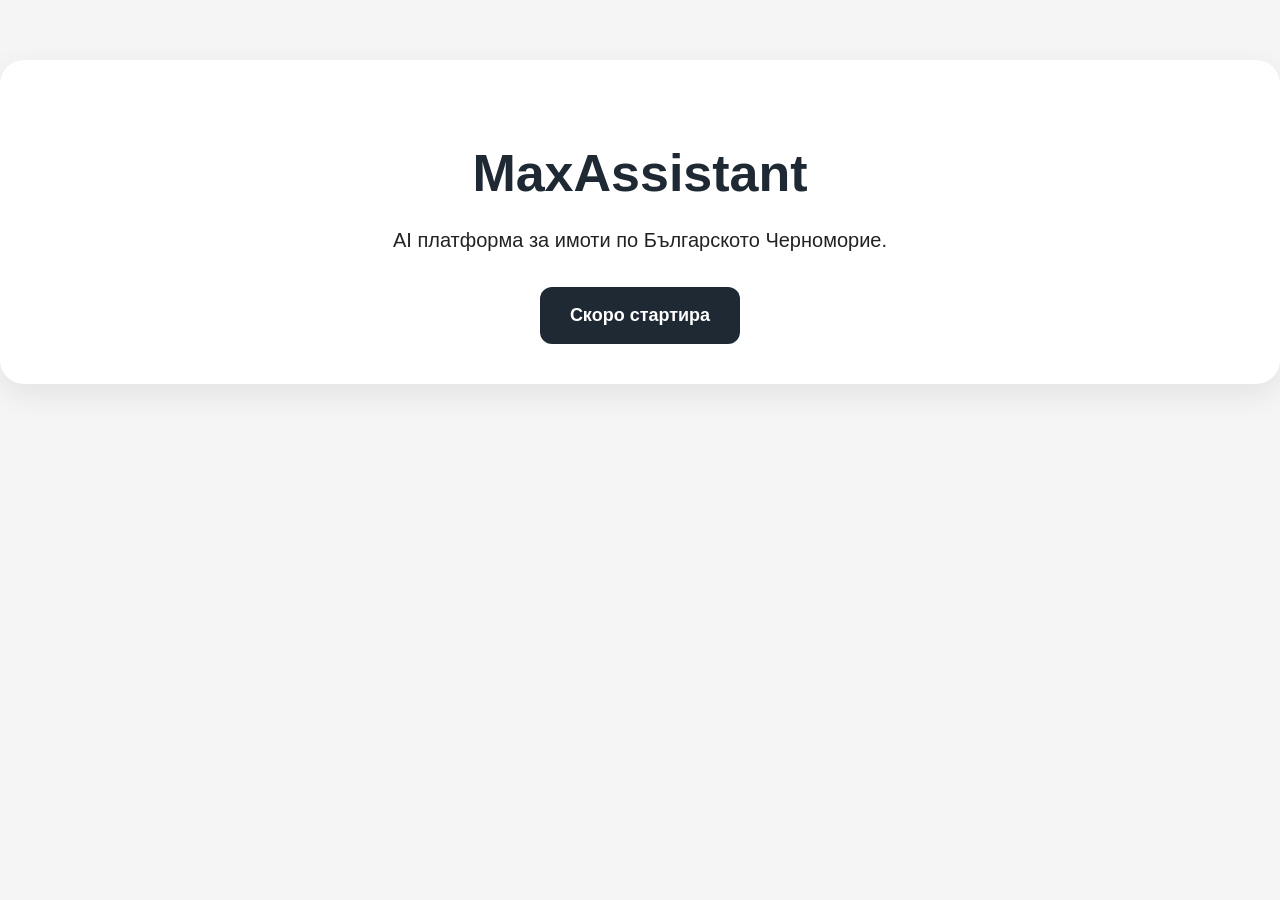
==== index.html @ 3d28b7e3 "Create index.html" ====
<!DOCTYPE html>
<html lang="bg">
<head>
<meta charset="UTF-8">
<meta name="viewport" content="width=device-width, initial-scale=1.0">

<title>MaxAssistant</title>

<style>

body{
margin:0;
font-family:Arial,sans-serif;
background:#f5f5f5;
color:#222;
}

.hero{
max-width:1200px;
margin:60px auto;
padding:40px;
background:white;
border-radius:24px;
box-shadow:0 10px 30px rgba(0,0,0,.08);
text-align:center;
}

h1{
font-size:52px;
margin-bottom:20px;
color:#1f2933;
}

p{
font-size:20px;
line-height:1.7;
max-width:800px;
margin:0 auto 30px;
}

.button{
display:inline-block;
padding:18px 30px;
background:#1f2933;
color:white;
text-decoration:none;
border-radius:12px;
font-weight:bold;
font-size:18px;
}

</style>

</head>
<body>

<section class="hero">

<h1>MaxAssistant</h1>

<p>
AI платформа за имоти по Българското Черноморие.
</p>

<a href="#" class="button">
Скоро стартира
</a>

</section>

</body>
</html>
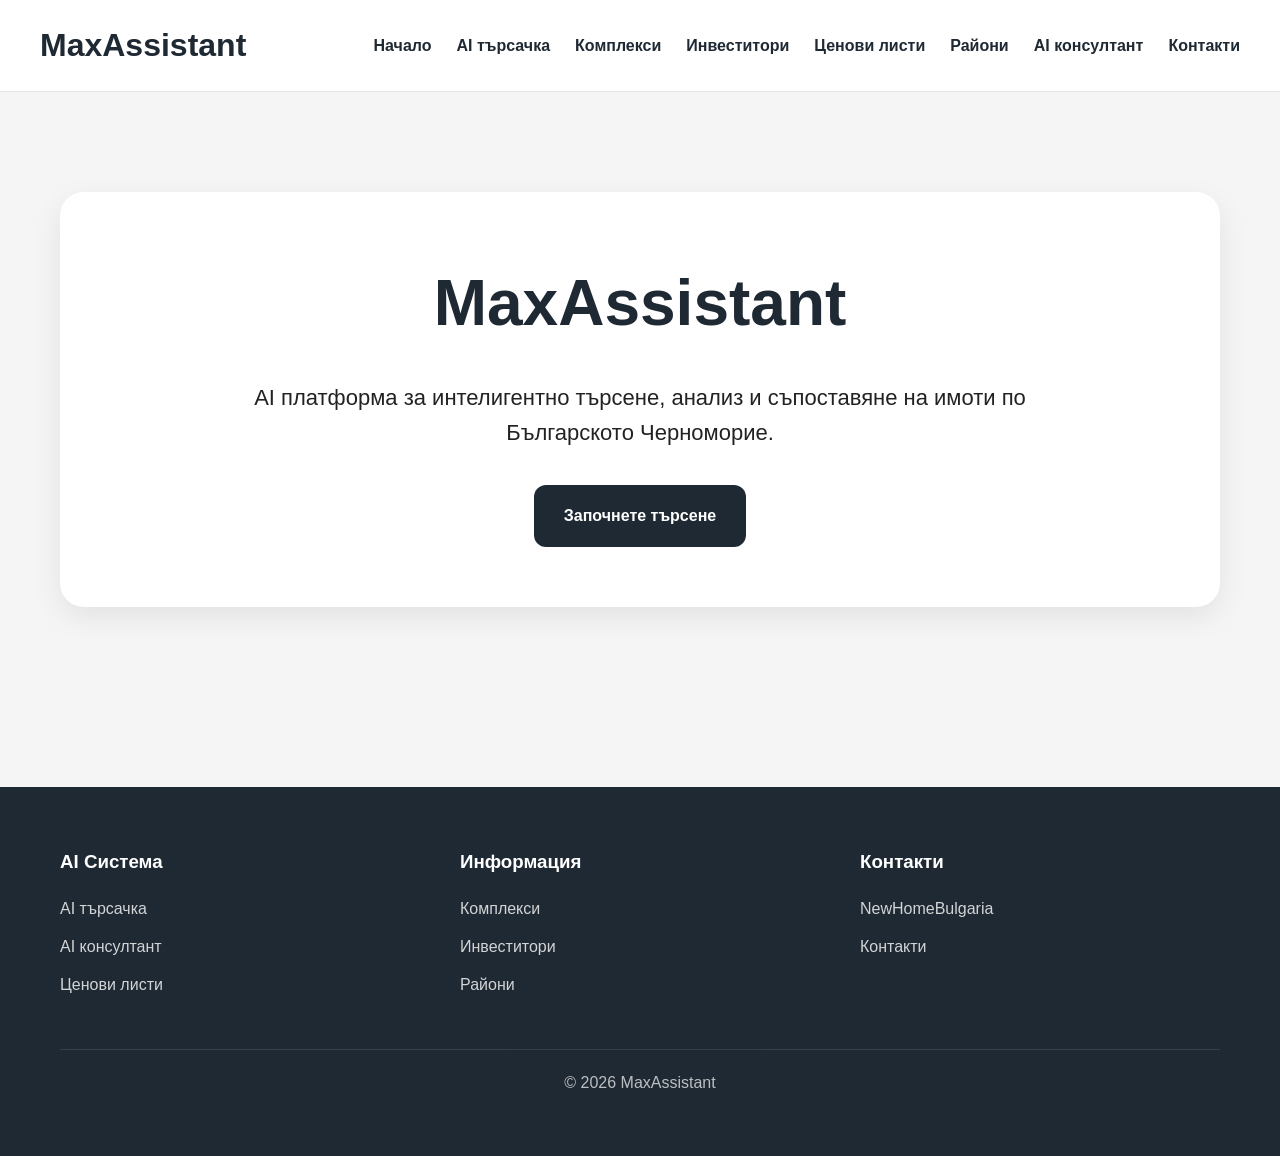
==== commit 3d0d26d0: "Update index.html" ====
--- a/index.html
+++ b/index.html
@@ -1,72 +1,217 @@
 <!DOCTYPE html>
 <html lang="bg">
+
 <head>
+
 <meta charset="UTF-8">
 <meta name="viewport" content="width=device-width, initial-scale=1.0">
 
 <title>MaxAssistant</title>
 
-<style>
-
-body{
-margin:0;
-font-family:Arial,sans-serif;
-background:#f5f5f5;
-color:#222;
-}
-
-.hero{
-max-width:1200px;
-margin:60px auto;
-padding:40px;
-background:white;
-border-radius:24px;
-box-shadow:0 10px 30px rgba(0,0,0,.08);
-text-align:center;
-}
-
-h1{
-font-size:52px;
-margin-bottom:20px;
-color:#1f2933;
-}
-
-p{
-font-size:20px;
-line-height:1.7;
-max-width:800px;
-margin:0 auto 30px;
-}
-
-.button{
-display:inline-block;
-padding:18px 30px;
-background:#1f2933;
-color:white;
-text-decoration:none;
-border-radius:12px;
-font-weight:bold;
-font-size:18px;
-}
-
-</style>
+<link rel="stylesheet" href="style.css">
 
 </head>
+
 <body>
 
+<header>
+
+<div class="container navbar">
+
+<a href="index.html" class="logo">
+MaxAssistant
+</a>
+
+<nav>
+
+<ul>
+
+<li>
+<a href="index.html">Начало</a>
+</li>
+
+<li>
+<a href="property-search.html">
+AI търсачка
+</a>
+</li>
+
+<li>
+<a href="complexes.html">
+Комплекси
+</a>
+</li>
+
+<li>
+<a href="investors.html">
+Инвеститори
+</a>
+</li>
+
+<li>
+<a href="price-lists.html">
+Ценови листи
+</a>
+</li>
+
+<li>
+<a href="areas.html">
+Райони
+</a>
+</li>
+
+<li>
+<a href="ai-consultant.html">
+AI консултант
+</a>
+</li>
+
+<li>
+<a href="contact.html">
+Контакти
+</a>
+</li>
+
+</ul>
+
+</nav>
+
+</div>
+
+</header>
+
 <section class="hero">
 
-<h1>MaxAssistant</h1>
+<div class="container">
+
+<div class="hero-box">
+
+<h1>
+MaxAssistant
+</h1>
 
 <p>
-AI платформа за имоти по Българското Черноморие.
+
+AI платформа за интелигентно
+търсене, анализ и съпоставяне
+на имоти по Българското Черноморие.
+
 </p>
 
-<a href="#" class="button">
-Скоро стартира
-</a>
+<a href="property-search.html"
+class="button">
+
+Започнете търсене
+
+</a>
+
+</div>
+
+</div>
 
 </section>
+
+<footer>
+
+<div class="container">
+
+<div class="footer-grid">
+
+<div>
+
+<h3>
+AI Система
+</h3>
+
+<ul>
+
+<li>
+<a href="property-search.html">
+AI търсачка
+</a>
+</li>
+
+<li>
+<a href="ai-consultant.html">
+AI консултант
+</a>
+</li>
+
+<li>
+<a href="price-lists.html">
+Ценови листи
+</a>
+</li>
+
+</ul>
+
+</div>
+
+<div>
+
+<h3>
+Информация
+</h3>
+
+<ul>
+
+<li>
+<a href="complexes.html">
+Комплекси
+</a>
+</li>
+
+<li>
+<a href="investors.html">
+Инвеститори
+</a>
+</li>
+
+<li>
+<a href="areas.html">
+Райони
+</a>
+</li>
+
+</ul>
+
+</div>
+
+<div>
+
+<h3>
+Контакти
+</h3>
+
+<ul>
+
+<li>
+<a href="https://newhomebulgaria.com/">
+NewHomeBulgaria
+</a>
+</li>
+
+<li>
+<a href="contact.html">
+Контакти
+</a>
+</li>
+
+</ul>
+
+</div>
+
+</div>
+
+<div class="copyright">
+
+© 2026 MaxAssistant
+
+</div>
+
+</div>
+
+</footer>
 
 </body>
 </html>
--- a/style.css
+++ b/style.css
@@ -0,0 +1,165 @@
+*{
+margin:0;
+padding:0;
+box-sizing:border-box;
+}
+
+body{
+font-family:Arial,sans-serif;
+background:#f5f5f5;
+color:#222;
+line-height:1.6;
+}
+
+.container{
+max-width:1200px;
+margin:0 auto;
+padding:0 20px;
+}
+
+header{
+background:white;
+border-bottom:1px solid #e5e5e5;
+position:sticky;
+top:0;
+z-index:1000;
+}
+
+.navbar{
+display:flex;
+justify-content:space-between;
+align-items:center;
+padding:20px 0;
+}
+
+.logo{
+font-size:32px;
+font-weight:bold;
+color:#1f2933;
+text-decoration:none;
+}
+
+nav ul{
+display:flex;
+gap:25px;
+list-style:none;
+}
+
+nav a{
+text-decoration:none;
+color:#1f2933;
+font-weight:bold;
+transition:.2s;
+}
+
+nav a:hover{
+opacity:.7;
+}
+
+.hero{
+padding:100px 0;
+}
+
+.hero-box{
+background:white;
+padding:60px;
+border-radius:24px;
+box-shadow:0 10px 30px rgba(0,0,0,.08);
+text-align:center;
+}
+
+.hero h1{
+font-size:64px;
+margin-bottom:25px;
+color:#1f2933;
+}
+
+.hero p{
+font-size:22px;
+max-width:850px;
+margin:0 auto 35px;
+}
+
+.button{
+display:inline-block;
+padding:18px 30px;
+background:#1f2933;
+color:white;
+text-decoration:none;
+border-radius:12px;
+font-weight:bold;
+transition:.2s;
+}
+
+.button:hover{
+transform:translateY(-2px);
+}
+
+footer{
+background:#1f2933;
+color:white;
+margin-top:80px;
+padding:60px 0;
+}
+
+.footer-grid{
+display:grid;
+grid-template-columns:repeat(3,1fr);
+gap:40px;
+}
+
+.footer-grid h3{
+margin-bottom:20px;
+}
+
+.footer-grid ul{
+list-style:none;
+}
+
+.footer-grid li{
+margin-bottom:12px;
+}
+
+.footer-grid a{
+color:white;
+text-decoration:none;
+opacity:.8;
+}
+
+.footer-grid a:hover{
+opacity:1;
+}
+
+.copyright{
+margin-top:40px;
+padding-top:20px;
+border-top:1px solid rgba(255,255,255,.15);
+text-align:center;
+opacity:.7;
+}
+
+@media(max-width:900px){
+
+.navbar{
+flex-direction:column;
+gap:20px;
+}
+
+nav ul{
+flex-wrap:wrap;
+justify-content:center;
+}
+
+.hero h1{
+font-size:42px;
+}
+
+.hero p{
+font-size:18px;
+}
+
+.footer-grid{
+grid-template-columns:1fr;
+}
+
+}
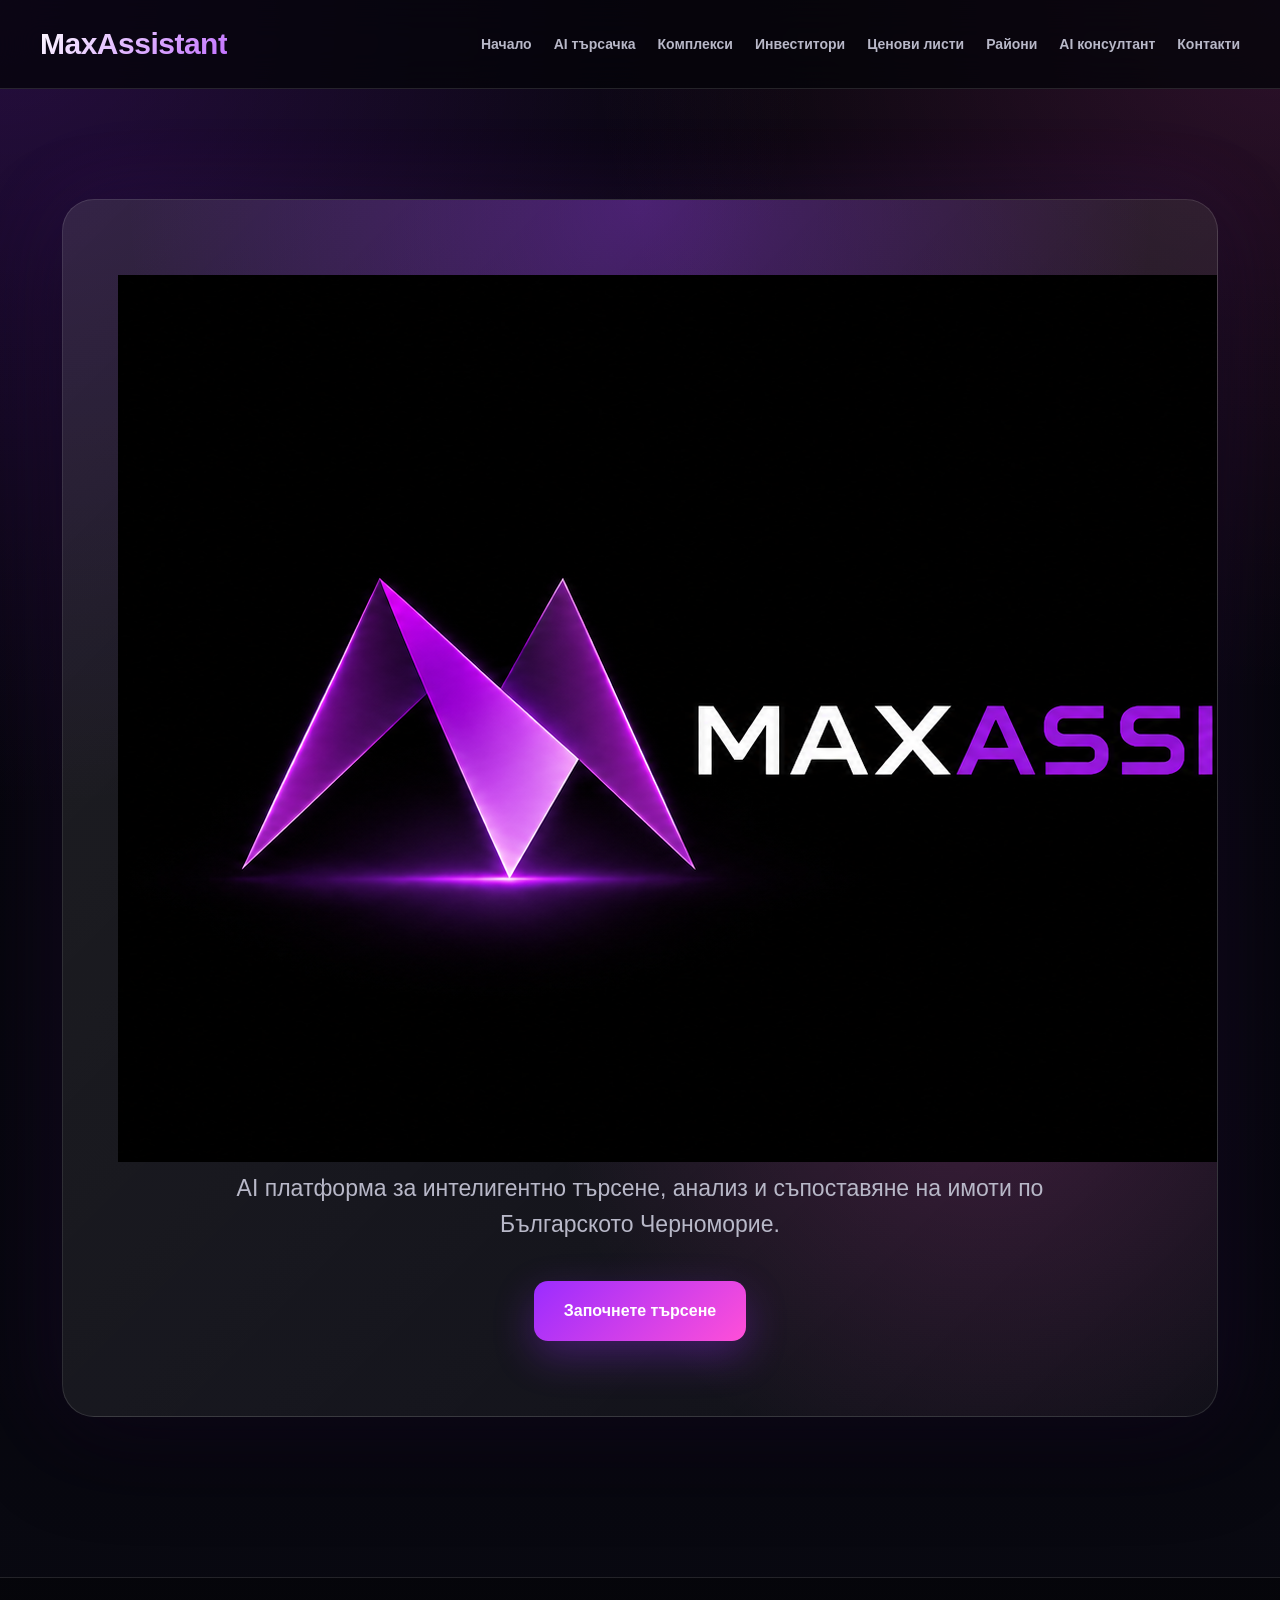
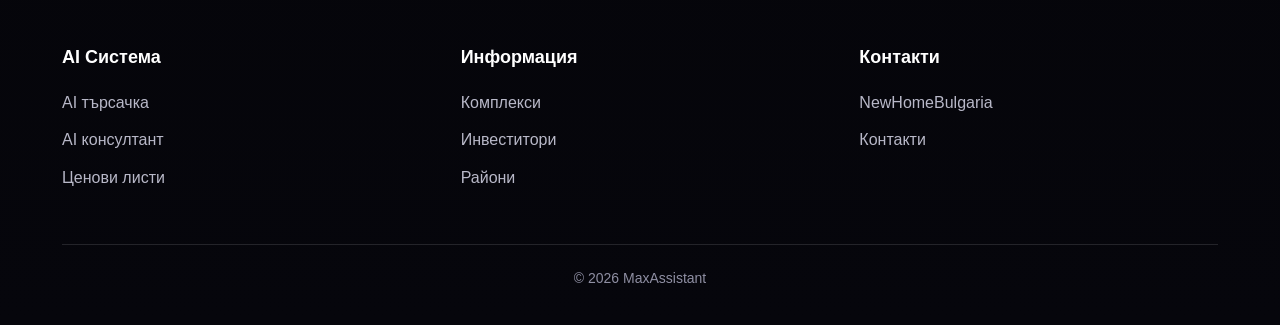
==== commit 24bc29fd: "Update index.html" ====
--- a/index.html
+++ b/index.html
@@ -86,9 +86,7 @@
 
 <div class="hero-box">
 
-<h1>
-MaxAssistant
-</h1>
+<img src="maxassistant-logo.png" alt="MaxAssistant.com" class="hero-logo">
 
 <p>
 
--- a/style.css
+++ b/style.css
@@ -4,102 +4,256 @@
 box-sizing:border-box;
 }
 
+:root{
+--bg:#050509;
+--bg-soft:#0b0b12;
+--card:rgba(255,255,255,.06);
+--card-border:rgba(255,255,255,.12);
+--text:#f5f5f7;
+--muted:#b8b8c8;
+--purple:#9b2cff;
+--purple-soft:#c06cff;
+--accent:#ff4fd8;
+}
+
+html{
+scroll-behavior:smooth;
+}
+
 body{
-font-family:Arial,sans-serif;
-background:#f5f5f5;
-color:#222;
+font-family:Arial,Helvetica,sans-serif;
+background:
+radial-gradient(circle at top left,rgba(155,44,255,.22),transparent 35%),
+radial-gradient(circle at top right,rgba(255,79,216,.16),transparent 30%),
+linear-gradient(180deg,#050509 0%,#090912 100%);
+color:var(--text);
 line-height:1.6;
+min-height:100vh;
+}
+
+a{
+color:inherit;
 }
 
 .container{
 max-width:1200px;
 margin:0 auto;
-padding:0 20px;
-}
+padding:0 22px;
+}
+
+/* HEADER */
 
 header{
-background:white;
-border-bottom:1px solid #e5e5e5;
 position:sticky;
 top:0;
 z-index:1000;
+background:rgba(5,5,9,.78);
+backdrop-filter:blur(18px);
+border-bottom:1px solid var(--card-border);
 }
 
 .navbar{
 display:flex;
+align-items:center;
 justify-content:space-between;
-align-items:center;
 padding:20px 0;
+gap:25px;
 }
 
 .logo{
-font-size:32px;
-font-weight:bold;
-color:#1f2933;
+font-size:30px;
+font-weight:800;
 text-decoration:none;
+letter-spacing:-.5px;
+background:linear-gradient(135deg,#fff,var(--purple-soft));
+-webkit-background-clip:text;
+-webkit-text-fill-color:transparent;
 }
 
 nav ul{
 display:flex;
-gap:25px;
+align-items:center;
+gap:22px;
 list-style:none;
+flex-wrap:wrap;
 }
 
 nav a{
+font-size:14px;
+font-weight:700;
 text-decoration:none;
-color:#1f2933;
-font-weight:bold;
-transition:.2s;
+color:var(--muted);
+transition:.25s ease;
 }
 
 nav a:hover{
-opacity:.7;
-}
+color:#fff;
+text-shadow:0 0 18px rgba(192,108,255,.8);
+}
+
+/* HERO */
 
 .hero{
-padding:100px 0;
+padding:110px 0 70px;
 }
 
 .hero-box{
-background:white;
-padding:60px;
-border-radius:24px;
-box-shadow:0 10px 30px rgba(0,0,0,.08);
+position:relative;
+overflow:hidden;
+background:
+linear-gradient(135deg,rgba(255,255,255,.10),rgba(255,255,255,.035));
+border:1px solid var(--card-border);
+border-radius:32px;
+padding:75px 55px;
+box-shadow:
+0 30px 90px rgba(0,0,0,.45),
+0 0 90px rgba(155,44,255,.12);
 text-align:center;
 }
 
+.hero-box:before{
+content:"";
+position:absolute;
+inset:-2px;
+background:
+radial-gradient(circle at 50% 0%,rgba(155,44,255,.35),transparent 38%),
+radial-gradient(circle at 80% 70%,rgba(255,79,216,.18),transparent 35%);
+pointer-events:none;
+}
+
+.hero-box > *{
+position:relative;
+z-index:1;
+}
+
 .hero h1{
-font-size:64px;
-margin-bottom:25px;
-color:#1f2933;
+font-size:72px;
+line-height:1.05;
+margin-bottom:24px;
+letter-spacing:-2px;
+background:linear-gradient(135deg,#fff,#d8b8ff 55%,#ff7be5);
+-webkit-background-clip:text;
+-webkit-text-fill-color:transparent;
 }
 
 .hero p{
-font-size:22px;
+font-size:23px;
+color:var(--muted);
 max-width:850px;
-margin:0 auto 35px;
+margin:0 auto 38px;
 }
 
 .button{
 display:inline-block;
-padding:18px 30px;
-background:#1f2933;
-color:white;
+padding:17px 30px;
+border-radius:14px;
+background:linear-gradient(135deg,var(--purple),var(--accent));
+color:#fff;
+font-weight:800;
 text-decoration:none;
-border-radius:12px;
-font-weight:bold;
-transition:.2s;
+box-shadow:0 15px 40px rgba(155,44,255,.32);
+transition:.25s ease;
 }
 
 .button:hover{
-transform:translateY(-2px);
-}
+transform:translateY(-3px);
+box-shadow:
+0 20px 60px rgba(155,44,255,.45),
+0 0 30px rgba(255,79,216,.25);
+}
+
+/* GENERAL SECTIONS */
+
+.section{
+padding:70px 0;
+}
+
+.section-title{
+font-size:42px;
+line-height:1.15;
+margin-bottom:18px;
+letter-spacing:-1px;
+}
+
+.section-text{
+color:var(--muted);
+font-size:18px;
+max-width:780px;
+margin-bottom:35px;
+}
+
+.grid{
+display:grid;
+grid-template-columns:repeat(3,1fr);
+gap:24px;
+}
+
+.card{
+background:var(--card);
+border:1px solid var(--card-border);
+border-radius:24px;
+padding:28px;
+box-shadow:0 18px 55px rgba(0,0,0,.25);
+transition:.25s ease;
+}
+
+.card:hover{
+transform:translateY(-4px);
+border-color:rgba(192,108,255,.45);
+box-shadow:
+0 25px 70px rgba(0,0,0,.35),
+0 0 40px rgba(155,44,255,.13);
+}
+
+.card h3{
+font-size:22px;
+margin-bottom:12px;
+}
+
+.card p{
+color:var(--muted);
+font-size:16px;
+}
+
+/* FORMS */
+
+input,
+select,
+textarea{
+width:100%;
+padding:15px 16px;
+border-radius:14px;
+border:1px solid var(--card-border);
+background:rgba(255,255,255,.06);
+color:#fff;
+font-size:15px;
+outline:none;
+}
+
+input::placeholder,
+textarea::placeholder{
+color:#8f8fa3;
+}
+
+input:focus,
+select:focus,
+textarea:focus{
+border-color:rgba(192,108,255,.7);
+box-shadow:0 0 0 4px rgba(155,44,255,.12);
+}
+
+select option{
+background:#10101a;
+color:#fff;
+}
+
+/* FOOTER */
 
 footer{
-background:#1f2933;
-color:white;
-margin-top:80px;
-padding:60px 0;
+margin-top:90px;
+padding:65px 0 35px;
+background:rgba(0,0,0,.35);
+border-top:1px solid var(--card-border);
 }
 
 .footer-grid{
@@ -109,7 +263,9 @@
 }
 
 .footer-grid h3{
-margin-bottom:20px;
+font-size:18px;
+margin-bottom:18px;
+color:#fff;
 }
 
 .footer-grid ul{
@@ -121,45 +277,77 @@
 }
 
 .footer-grid a{
-color:white;
+color:var(--muted);
 text-decoration:none;
-opacity:.8;
+transition:.25s ease;
 }
 
 .footer-grid a:hover{
-opacity:1;
+color:#fff;
 }
 
 .copyright{
-margin-top:40px;
-padding-top:20px;
-border-top:1px solid rgba(255,255,255,.15);
+margin-top:42px;
+padding-top:22px;
+border-top:1px solid var(--card-border);
 text-align:center;
-opacity:.7;
-}
-
-@media(max-width:900px){
+color:#8f8fa3;
+font-size:14px;
+}
+
+/* MOBILE */
+
+@media(max-width:950px){
 
 .navbar{
 flex-direction:column;
-gap:20px;
+align-items:flex-start;
 }
 
 nav ul{
-flex-wrap:wrap;
-justify-content:center;
+gap:14px;
+}
+
+.hero{
+padding:70px 0 45px;
+}
+
+.hero-box{
+padding:50px 28px;
+border-radius:24px;
 }
 
 .hero h1{
-font-size:42px;
+font-size:46px;
 }
 
 .hero p{
 font-size:18px;
 }
 
+.grid{
+grid-template-columns:1fr;
+}
+
 .footer-grid{
 grid-template-columns:1fr;
 }
 
 }
+
+@media(max-width:520px){
+
+.logo{
+font-size:25px;
+}
+
+nav ul{
+flex-direction:column;
+align-items:flex-start;
+}
+
+.hero h1{
+font-size:38px;
+}
+
+}
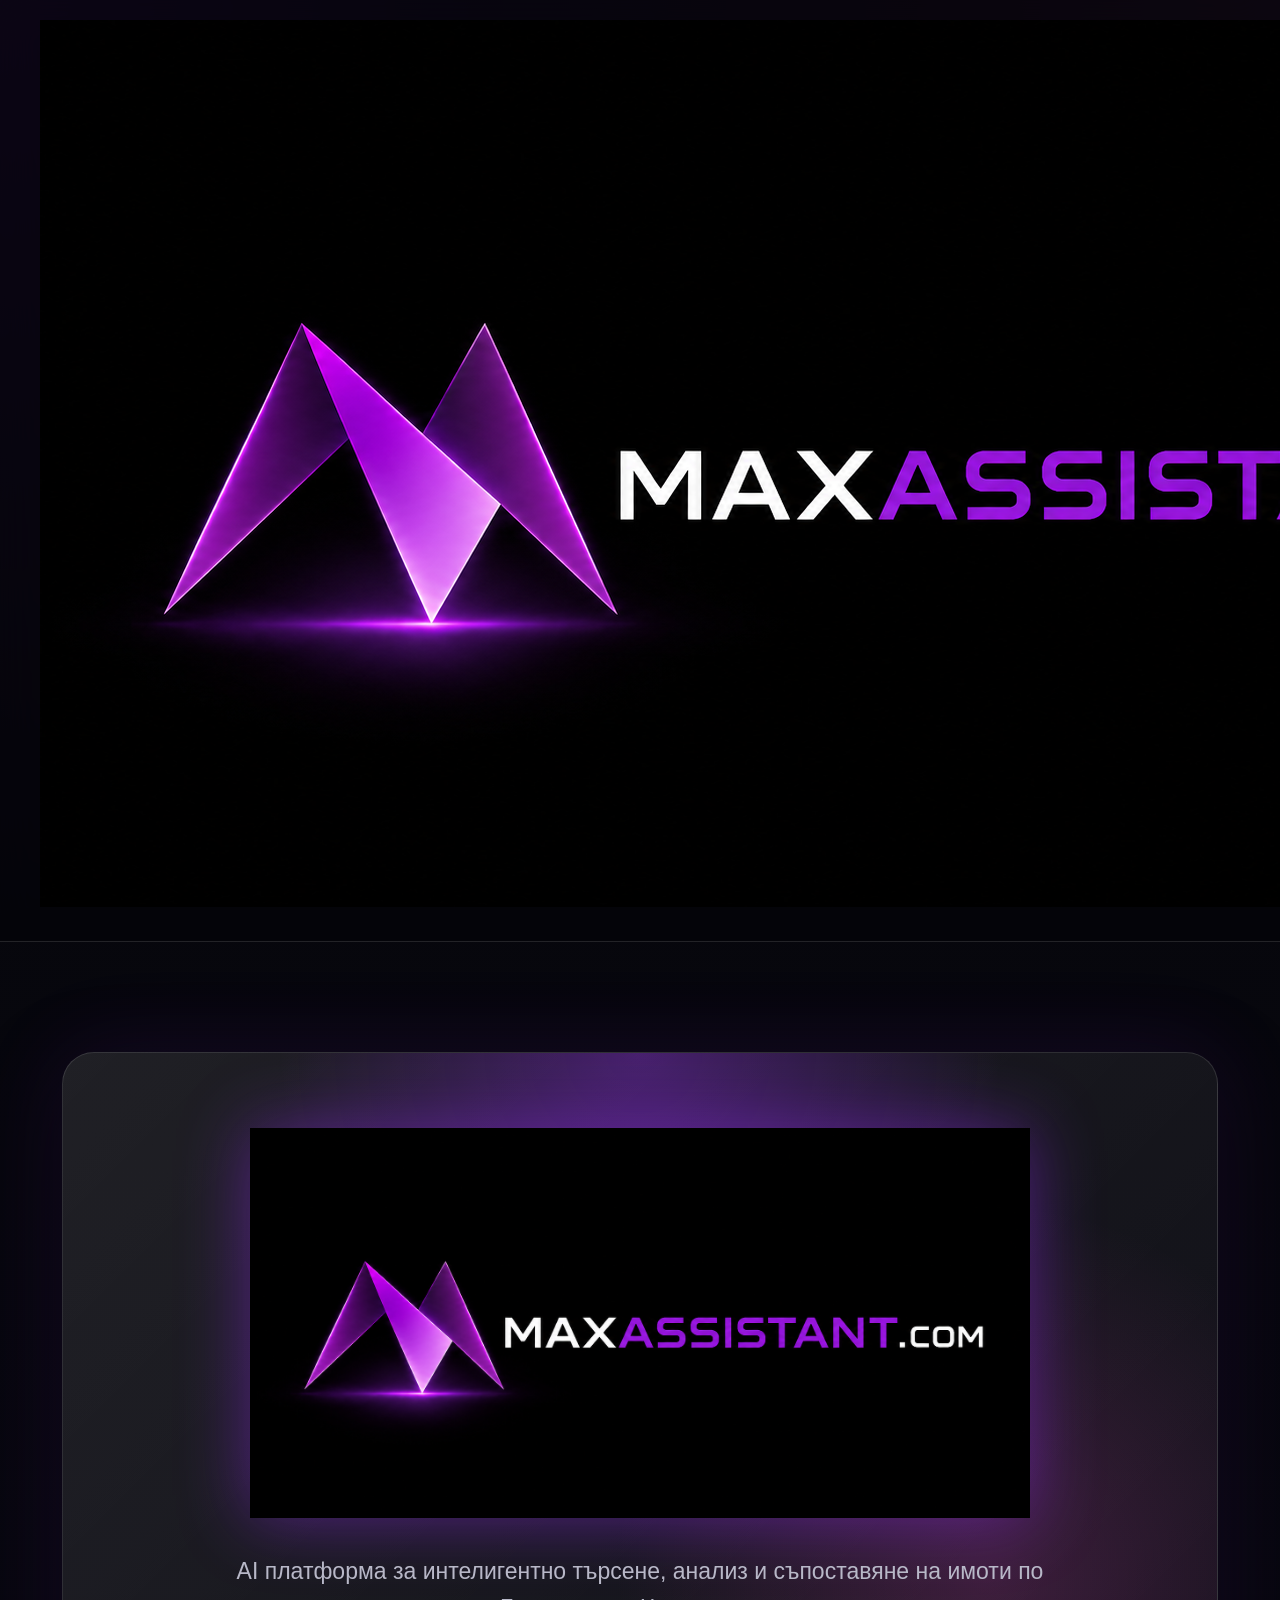
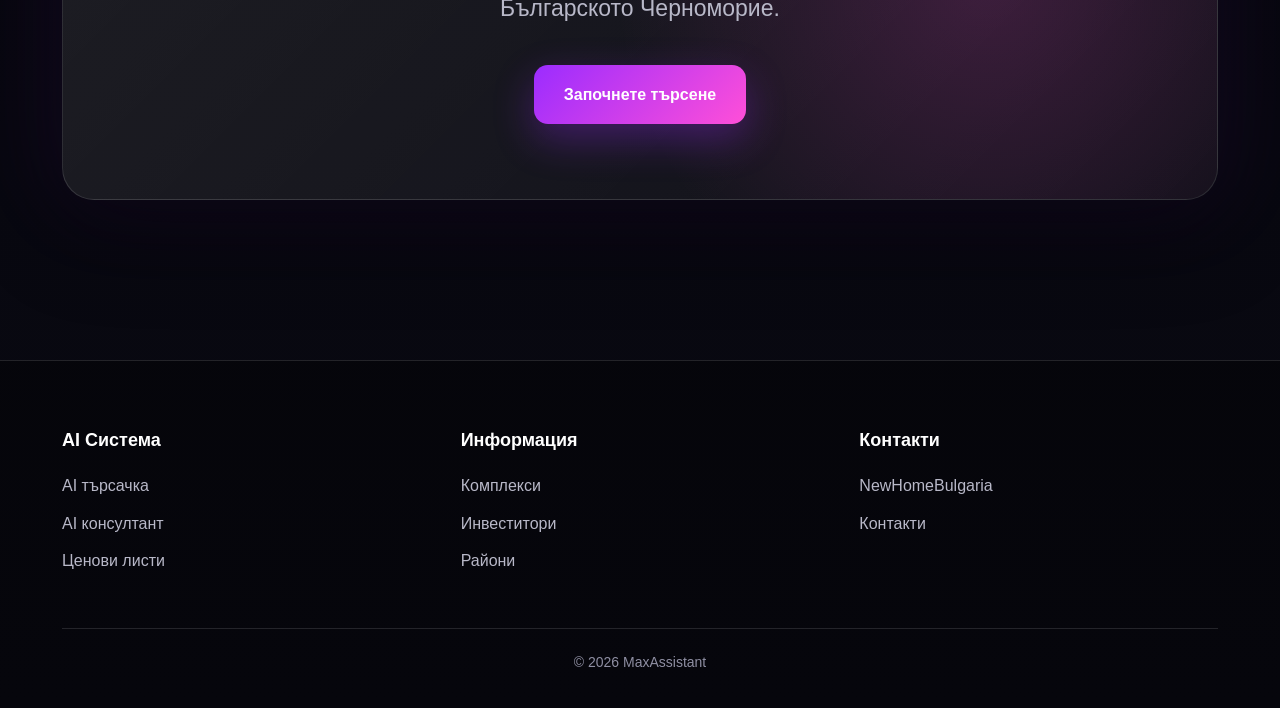
==== commit 572c0571: "Update index.html" ====
--- a/index.html
+++ b/index.html
@@ -19,7 +19,7 @@
 <div class="container navbar">
 
 <a href="index.html" class="logo">
-MaxAssistant
+<img src="maxassistant-logo.png" alt="MaxAssistant">
 </a>
 
 <nav>
--- a/style.css
+++ b/style.css
@@ -351,3 +351,11 @@
 }
 
 }
+.hero-logo{
+max-width:780px;
+width:100%;
+height:auto;
+display:block;
+margin:0 auto 35px;
+filter:drop-shadow(0 0 35px rgba(155,44,255,.45));
+}
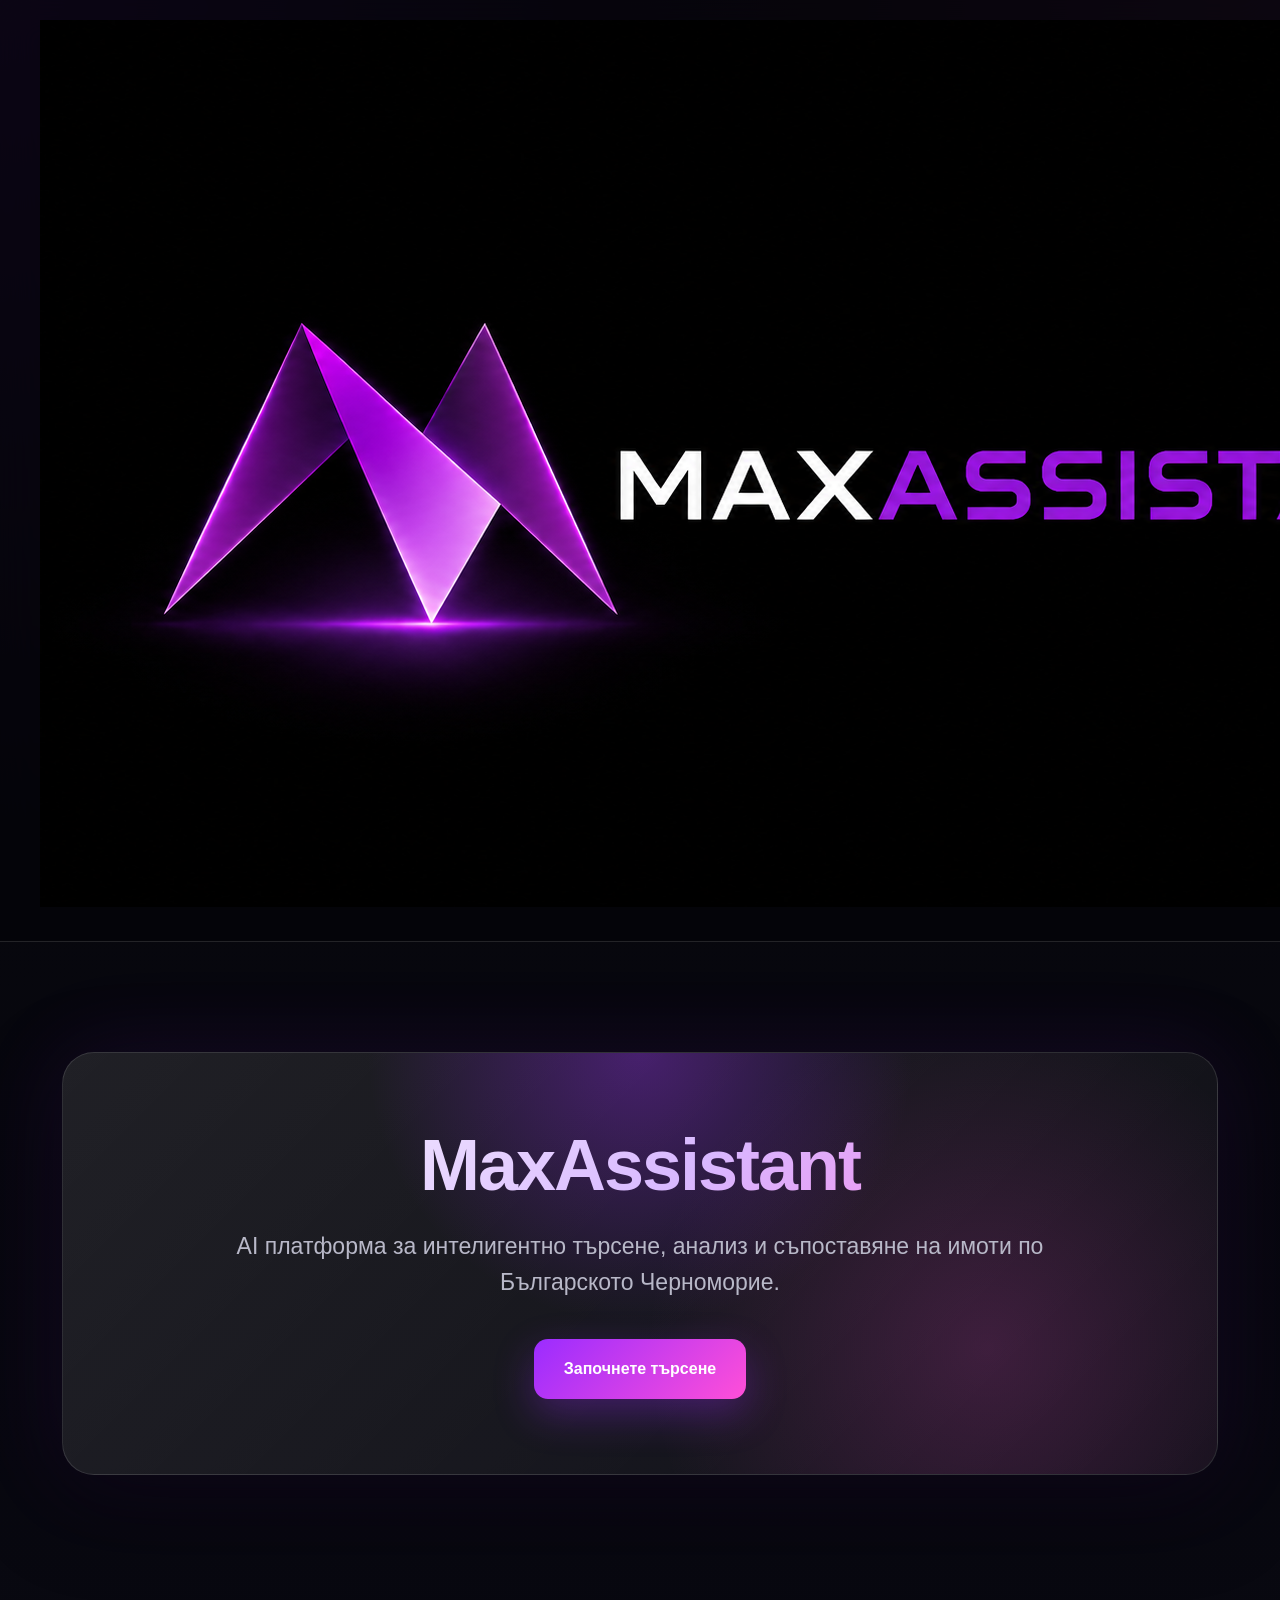
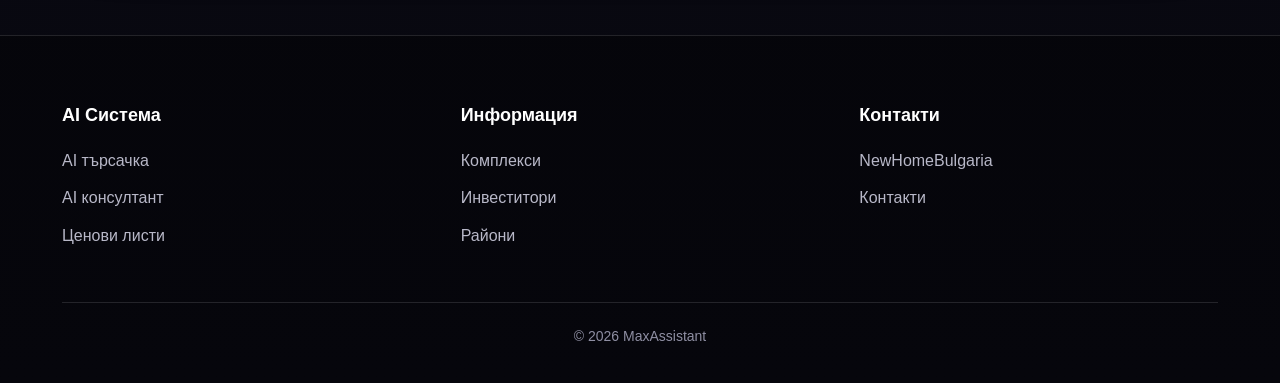
==== commit e574491b: "Update index.html" ====
--- a/index.html
+++ b/index.html
@@ -86,7 +86,9 @@
 
 <div class="hero-box">
 
-<img src="maxassistant-logo.png" alt="MaxAssistant.com" class="hero-logo">
+<h1>
+MaxAssistant
+</h1>
 
 <p>
 
--- a/style.css
+++ b/style.css
@@ -351,11 +351,3 @@
 }
 
 }
-.hero-logo{
-max-width:780px;
-width:100%;
-height:auto;
-display:block;
-margin:0 auto 35px;
-filter:drop-shadow(0 0 35px rgba(155,44,255,.45));
-}
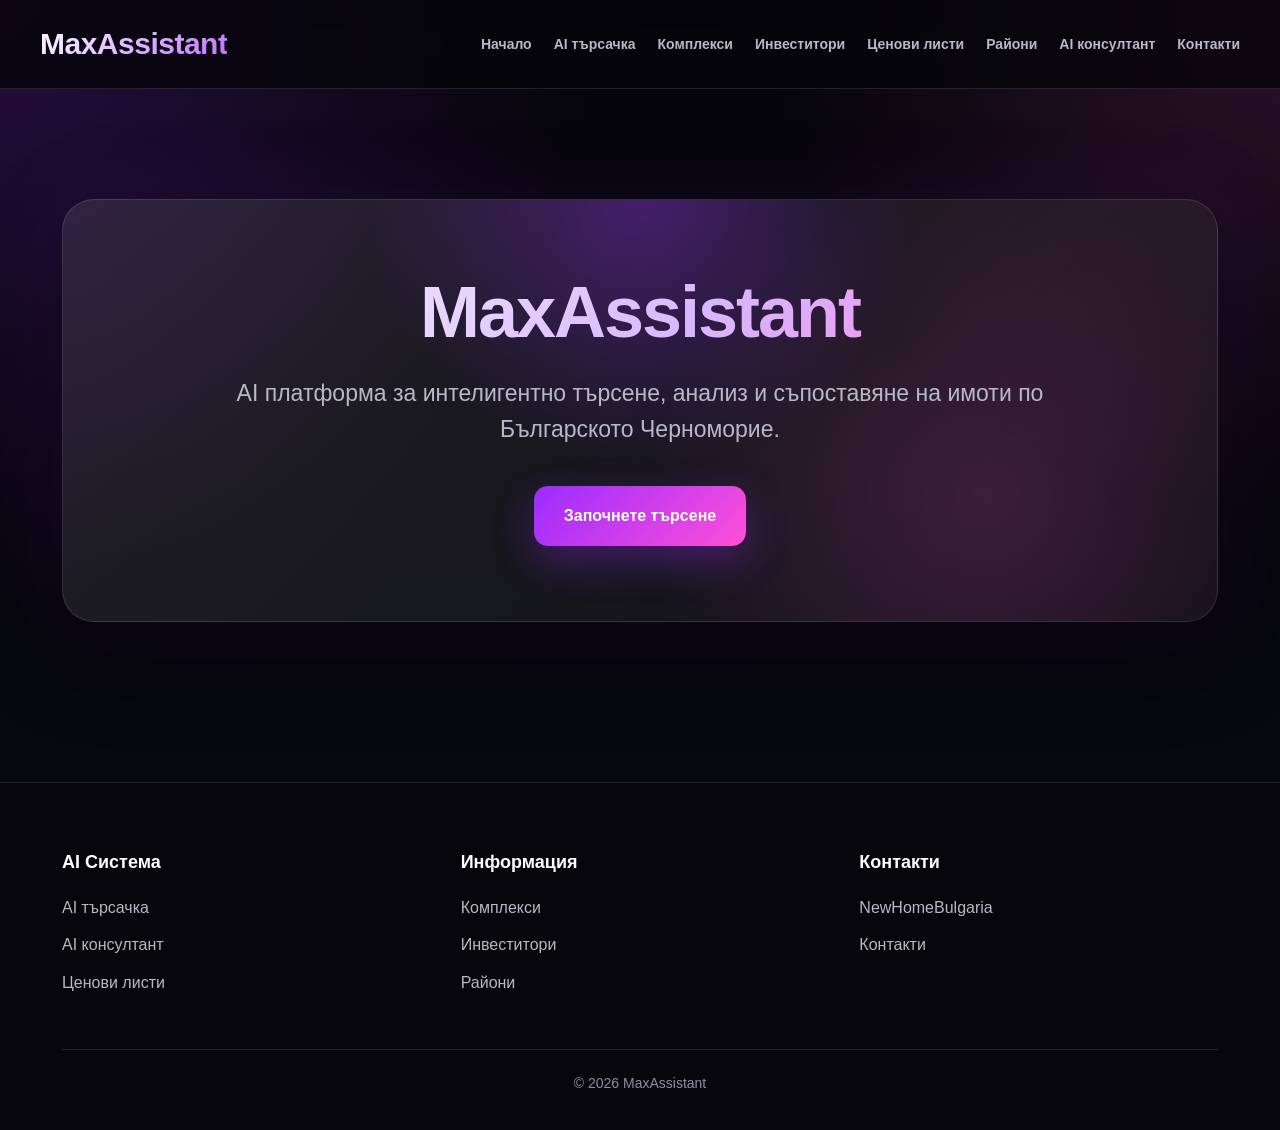
==== commit 0feeed9e: "Update index.html" ====
--- a/index.html
+++ b/index.html
@@ -19,7 +19,7 @@
 <div class="container navbar">
 
 <a href="index.html" class="logo">
-<img src="maxassistant-logo.png" alt="MaxAssistant">
+MaxAssistant
 </a>
 
 <nav>
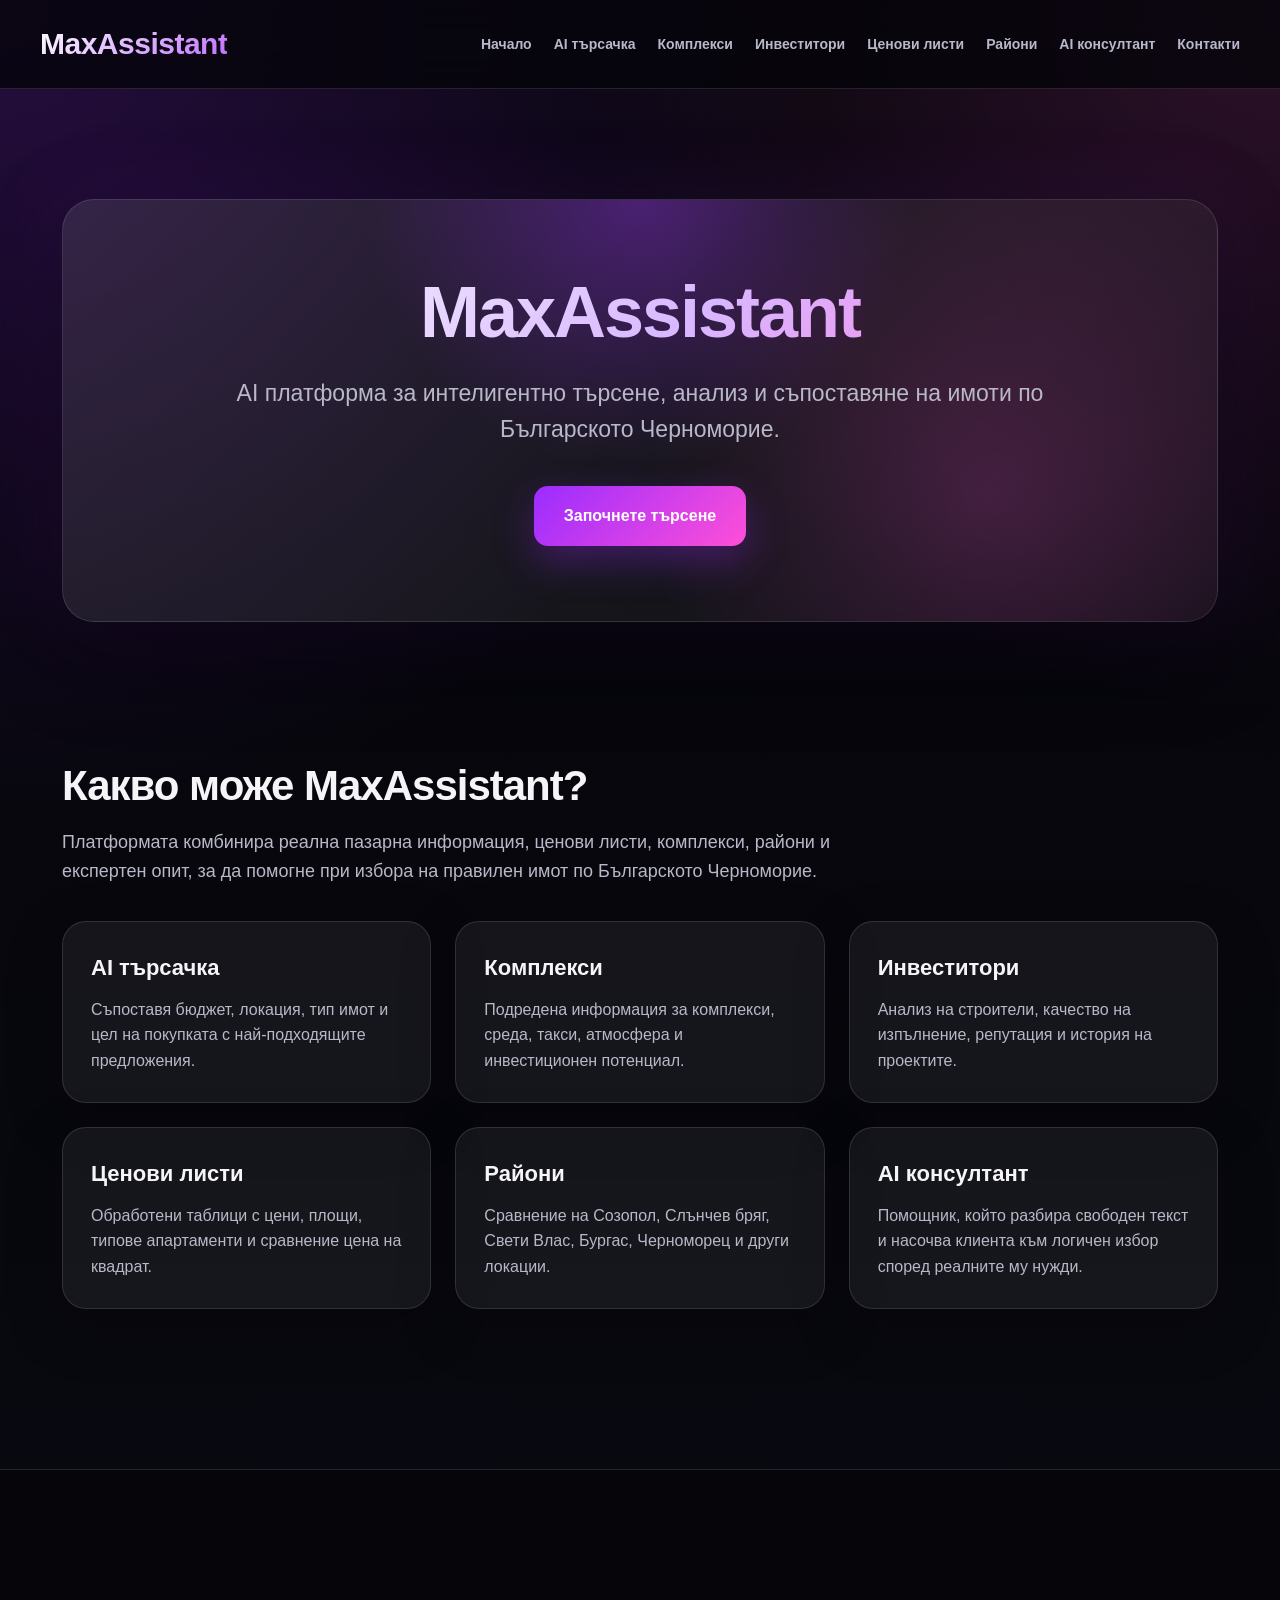
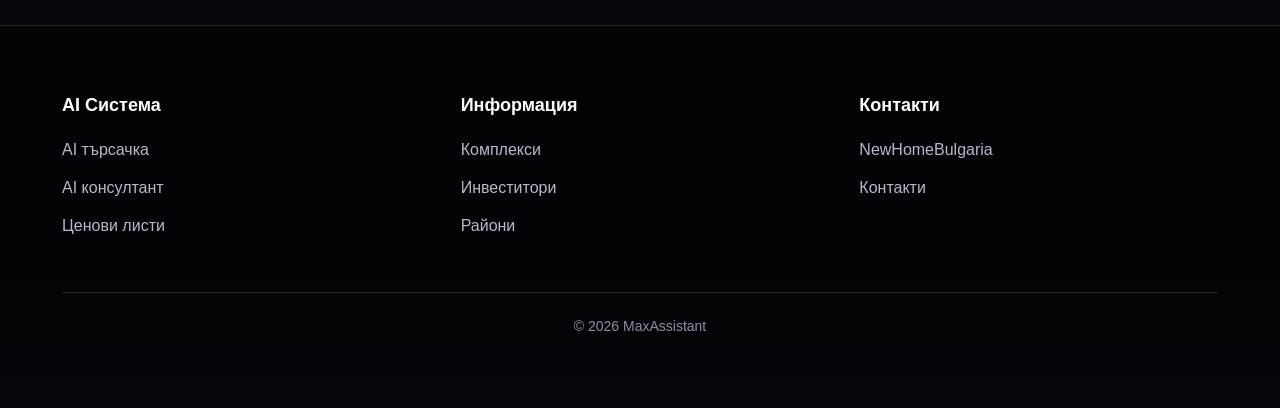
==== commit e52e941e: "Update index.html" ====
--- a/index.html
+++ b/index.html
@@ -111,6 +111,78 @@
 
 </section>
 
+  </section>
+
+<section class="section">
+  <div class="container">
+
+    <h2 class="section-title">
+      Какво може MaxAssistant?
+    </h2>
+
+    <p class="section-text">
+      Платформата комбинира реална пазарна информация, ценови листи,
+      комплекси, райони и експертен опит, за да помогне при избора
+      на правилен имот по Българското Черноморие.
+    </p>
+
+    <div class="grid">
+
+      <div class="card">
+        <h3>AI търсачка</h3>
+        <p>
+          Съпоставя бюджет, локация, тип имот и цел на покупката
+          с най-подходящите предложения.
+        </p>
+      </div>
+
+      <div class="card">
+        <h3>Комплекси</h3>
+        <p>
+          Подредена информация за комплекси, среда, такси,
+          атмосфера и инвестиционен потенциал.
+        </p>
+      </div>
+
+      <div class="card">
+        <h3>Инвеститори</h3>
+        <p>
+          Анализ на строители, качество на изпълнение,
+          репутация и история на проектите.
+        </p>
+      </div>
+
+      <div class="card">
+        <h3>Ценови листи</h3>
+        <p>
+          Обработени таблици с цени, площи, типове апартаменти
+          и сравнение цена на квадрат.
+        </p>
+      </div>
+
+      <div class="card">
+        <h3>Райони</h3>
+        <p>
+          Сравнение на Созопол, Слънчев бряг, Свети Влас,
+          Бургас, Черноморец и други локации.
+        </p>
+      </div>
+
+      <div class="card">
+        <h3>AI консултант</h3>
+        <p>
+          Помощник, който разбира свободен текст и насочва клиента
+          към логичен избор според реалните му нужди.
+        </p>
+      </div>
+
+    </div>
+
+  </div>
+</section>
+
+<footer>
+
 <footer>
 
 <div class="container">
